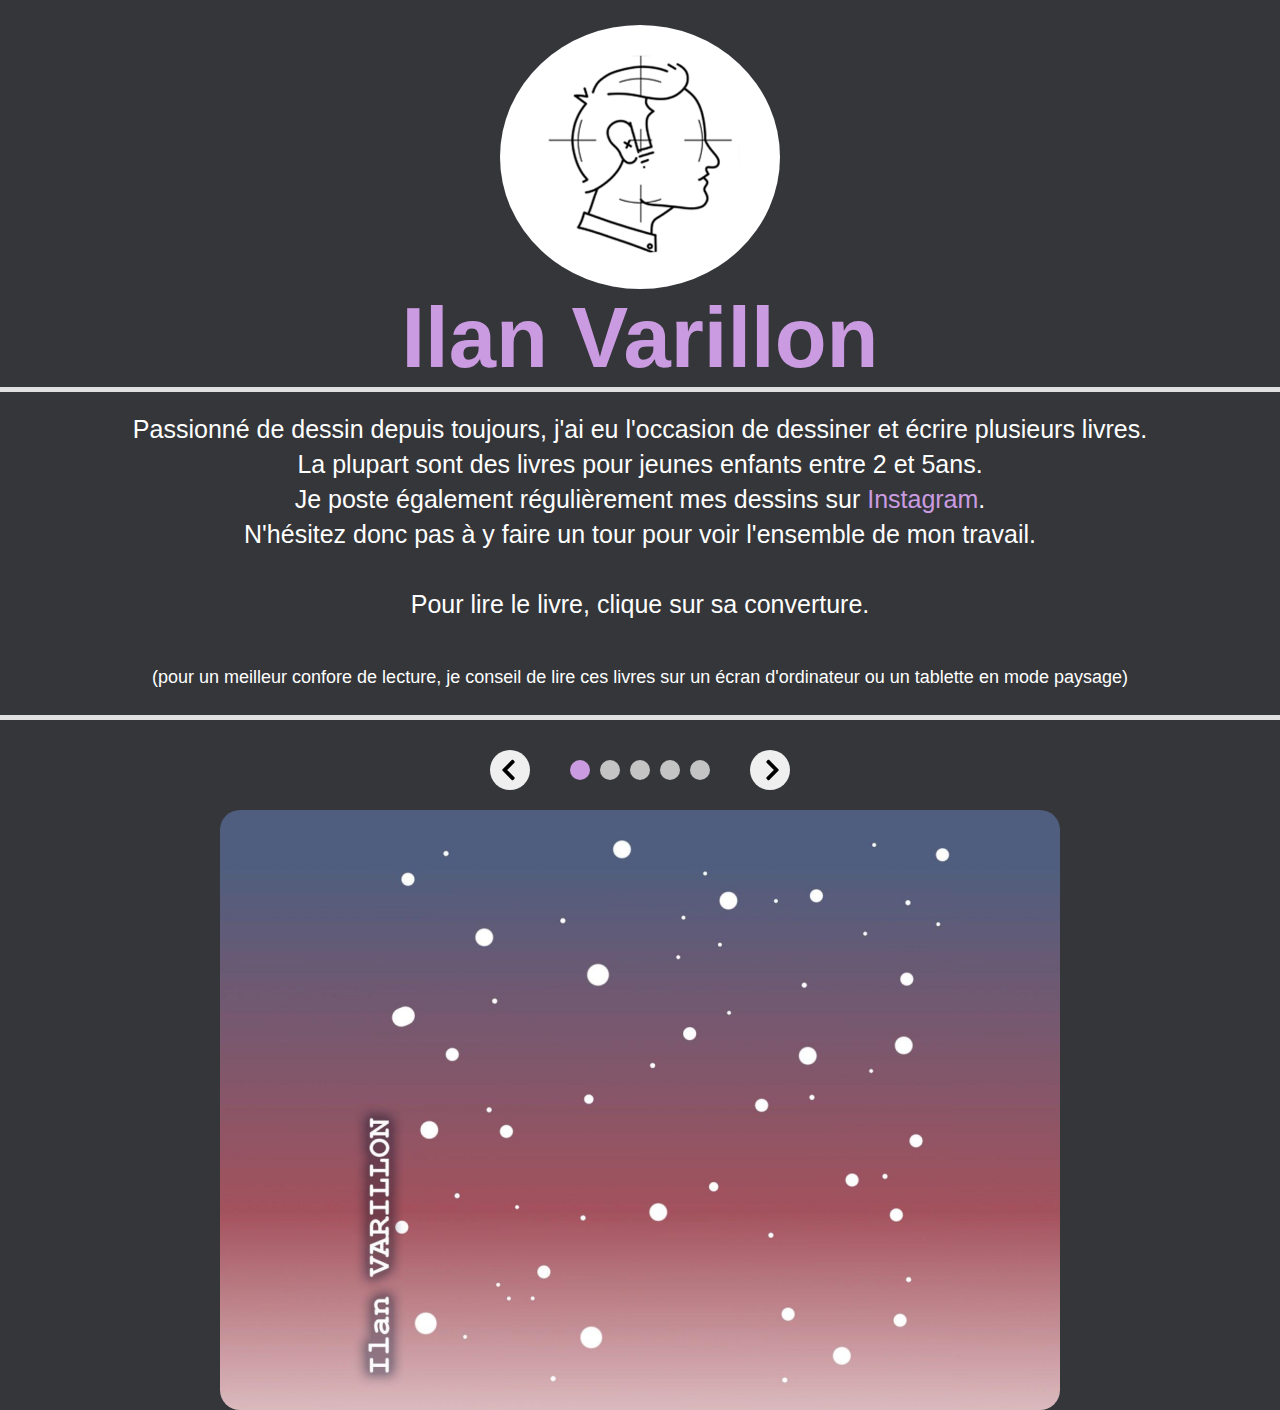
==== index.html @ 13107559 "Update index.html" ====
<!DOCTYPE html>
<html lang="en">
<head>
    <meta charset="UTF-8">
    <meta name="viewport" content="width=device-width, initial-scale=1.0">
    <title>Mes livres</title>
    <link rel="stylesheet" href="style.css">
    <link rel="icon" href="data/icone-insta.png" />
</head>
<body>
    <div class="section instagram">
        <a href="https://www.instagram.com/nalis_workshop/" target="_blank"><img src="data/icone-insta.png" width=75%></a>
    </div>

    <h1>Ilan Varillon</h1>
    
    <div class="presentation">
        Passionné de dessin depuis toujours, j'ai eu l'occasion de dessiner et écrire plusieurs livres.<br>

        La plupart sont des livres pour jeunes enfants entre 2 et 5ans.<br>
    
        Je poste également régulièrement mes dessins sur <a href="https://www.instagram.com/nalis_workshop/" target="_blank">Instagram</a>.<br>
        N'hésitez donc pas à y faire un tour pour voir l'ensemble de mon travail.<br>
        <br>
        Pour lire le livre, clique sur sa converture.<br><br>
        <span style="font-size: 18px;">(pour un meilleur confore de lecture, je conseil de lire ces livres sur un écran d'ordinateur ou un tablette en mode paysage)</span>
    </div>
    <div class="slider">
        <div class="cont-slides">
            <a href="ME/index.html" class="active"><img src="data/Livres/me.png"></a>
            <a href="tout_rond/index.html" class="disable"><img src="data/Livres/tout_rond.png"></a>
            <a href="la_colère/index.html" class="disable"><img src="data/Livres/la_colere.png"></a>
            <a href="chaton/index.html" class="disable"><img src="data/Livres/chaton.png"></a>
            <a href="totor/index.html" class="disable"><img src="data/Livres/totor.png"></a>
        </div>
        <div class="cercles">
            <button class="cercle active-circle"></button>
            <button class="cercle"></button>
            <button class="cercle"></button> 
            <button class="cercle"></button> 
            <button class="cercle"></button> 
        </div>

        <div class="commandes">
            <button class="left">
            <img src="data/left.svg">
            </button>
            <button class="right">
            <img src="data/right.svg">
            </button>
        </div>
    </div>
    
    <script src="app.js"></script>
</body>
</html>
---- style.css ----
*, ::before, :after {
  box-sizing: border-box;
  margin: 0;
  padding: 0;
}

:root{
  --color1: rgb(202, 155, 224);
}

body {
  font-family: Arial, Helvetica, sans-serif;
  background-color: rgb(52, 54, 58);
  min-width: 900px;
}

.instagram {
  text-align: center;
  margin-left: 50%;
  transform: translate(-50%);
  margin-right: auto;
  padding-top: 4px;
  padding-right: 7px;
}

.section {
  width: 280px;
  height: auto;
  padding: 30px 40px 30px 40px;
  overflow: auto;
  min-width: 360;
  border-radius: 50%;
  margin-top: 25px; 
  background-color: white;
}

.section img {
  margin-left: auto;
  margin-right: auto;
  width: 200px;
}

h1 {
  color: var(--color1);
  display: inline-block;
  margin-left: 50%;
  transform: translateX(-50%);
  font-size: 85px;
  position: relative;
}

.presentation {
  margin: 20px 0px;
  margin-top: 0;
  padding: 20px;
  line-height: 35px;
  color: white;
  font-size: 25px;
  text-align: center;
  border-top: #e0e0e0 solid 5px;
  border-bottom: #e0e0e0 solid 5px;
}

.presentation a {
  color: var(--color1);
  text-decoration: none;
}

.slider {
  width: auto;
  height: 600px;
  margin: 60px 50%;
  transform: translate(-50%);
  position: absolute;
}

.slider canvas {
  position: absolute;
  display: block;
}

.cont-slides {
  width: 100%;
  height: 100%;
  position: absolute;
}

.cont-slides img {
  width: auto;
  height: 100%;
  position: absolute;
  border-radius: 20px;
  margin: 10px 50%;
  transform: translate(-50%);
}

.cont-slides a {
  width: 100%;
  height: 100%;
  padding: auto;
  position: absolute;
  opacity: 0;
  transition: opacity 0.2s ease-in-out;
  text-decoration: none;
}

.disable {
  pointer-events: none;
  cursor: default
}

.commandes button {
  position: absolute;
  width: 40px;
  height: 40px;
  border-radius: 50%;
  display: flex;
  justify-content: center;
  align-items: center;
  cursor: pointer;
  border: none;
}

.commandes img {
  width: 15px;
  position: relative;
}

.commandes:hover button {
  background-color: #e0e0e0
}

.commandes button:nth-child(1){
  top: -5%;
  left: 50%;
  transform: translate(-150px, -50%);
}

.commandes button:nth-child(2){
  top: -5%;
  right: 50%;
  transform: translate(150px, -50%);
}

.commandes button:nth-child(1) img {
  left: -2px;
}

.commandes button:nth-child(2) img {
  right: -2px;
}

.cercles {
  position: absolute;
  top: -5%;
  left: 50%;
  transform: translate(-50%, -50%);
  width: 300px;
  height: 40px;
  display: flex;
  justify-content: center;
  align-items: center;
}

.cercle {
  width: 20px;
  height: 50%;
  border-radius: 50%;
  border: none;
  margin: 5px;
  outline: none;
  background:  rgb(196, 196, 196);
}

.active-circle {
  background: var(--color1);
}

.active {
  opacity: 1!important;
}

@media only screen and (max-width: 700px){
  .body {
    min-width: 400px;
  }

  .slider {
    width: 400px;
    height: 275px;
  }

  .commandes button:nth-child(1){
    top: -10%;
    left: 50%;
    transform: translate(-150px,);
  }
  
  .commandes button:nth-child(2){
    right: 50%;
    top: -10%;
    transform: translate(150px,);
  }

  .cercles {
    top: -10%;
    margin-bottom: 30px;
  }

  .presentation {
    font-size: 20px;
    line-height: normal;
  }

  h1 {
    color: var(--color1);
    display: inline-block;
    margin-left: 50%;
    transform: translateX(-50%);
    font-size: 35px;
    position: relative;
  }
}
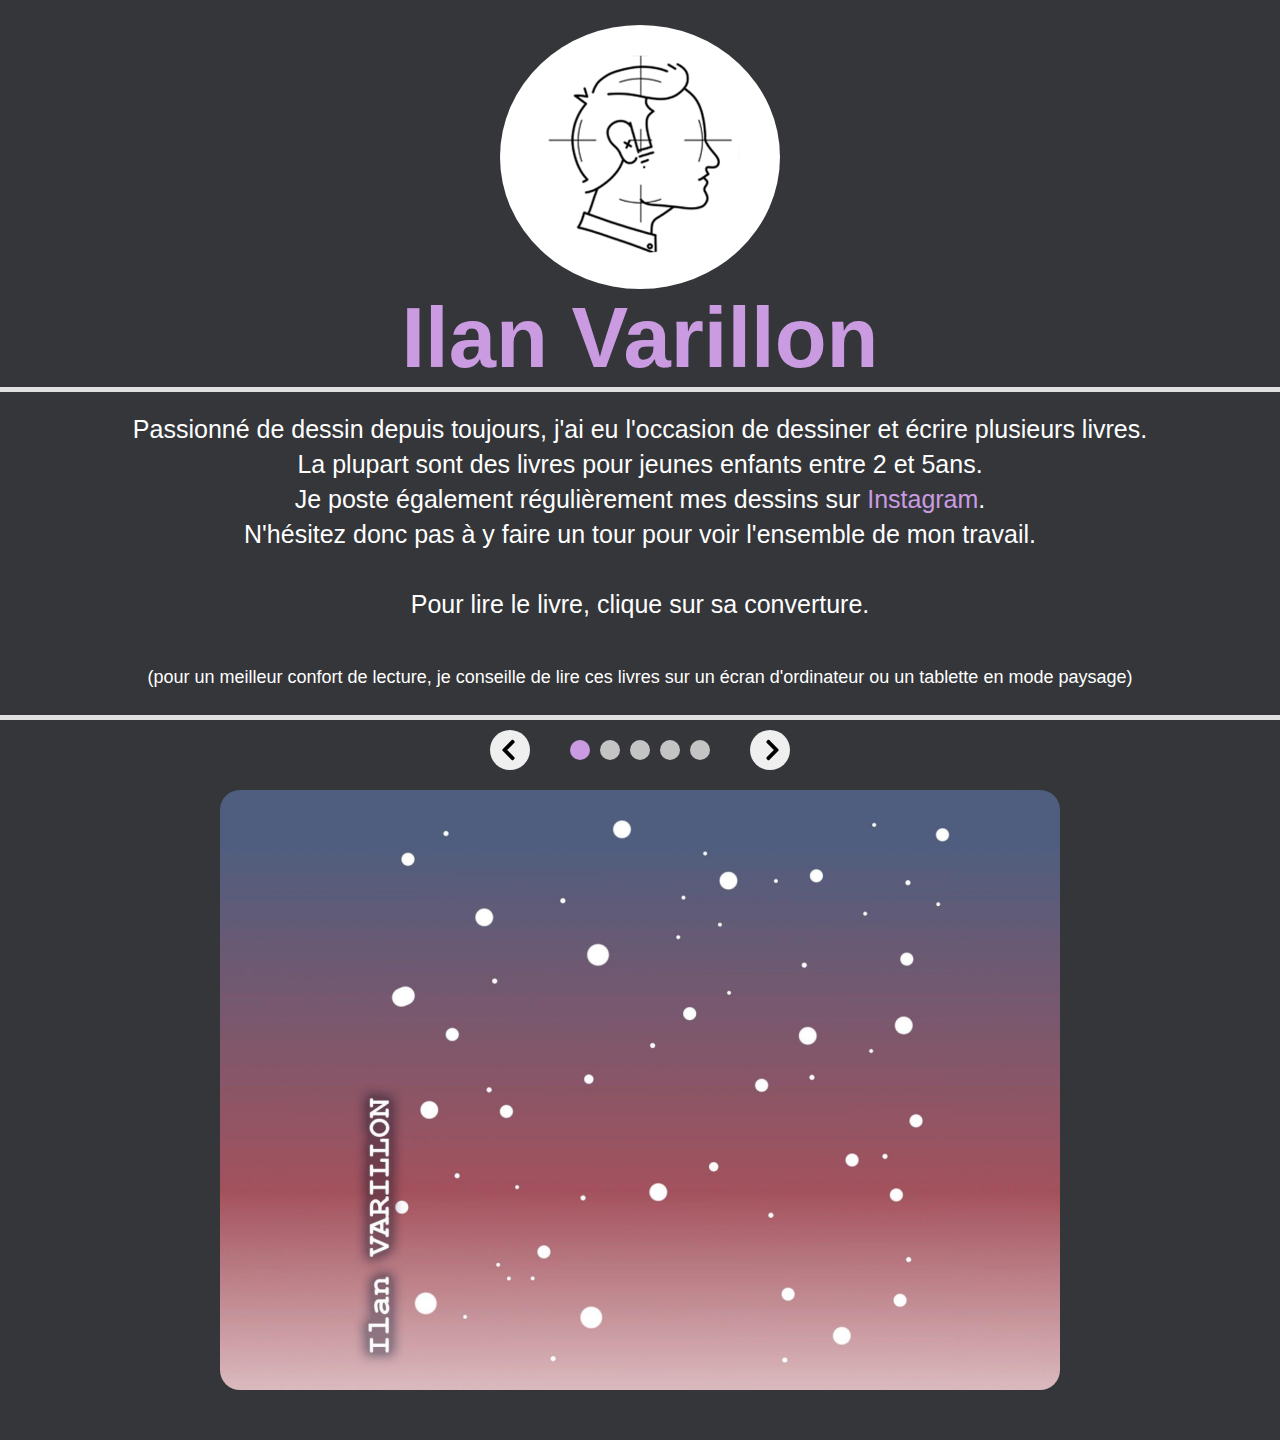
==== commit a9370bba: "Update index.html" ====
--- a/index.html
+++ b/index.html
@@ -23,7 +23,7 @@
         N'hésitez donc pas à y faire un tour pour voir l'ensemble de mon travail.<br>
         <br>
         Pour lire le livre, clique sur sa converture.<br><br>
-        <span style="font-size: 18px;">(pour un meilleur confore de lecture, je conseil de lire ces livres sur un écran d'ordinateur ou un tablette en mode paysage)</span>
+        <span style="font-size: 18px;">(pour un meilleur confort de lecture, je conseille de lire ces livres sur un écran d'ordinateur ou un tablette en mode paysage)</span>
     </div>
     <div class="slider">
         <div class="cont-slides">
--- a/style.css
+++ b/style.css
@@ -71,7 +71,7 @@
   height: 600px;
   margin: 60px 50%;
   transform: translate(-50%);
-  position: absolute;
+  position: relative;
 }
 
 .slider canvas {
@@ -180,16 +180,18 @@
   opacity: 1!important;
 }
 
-@media only screen and (max-width: 700px){
+@media only screen and (max-width: 500px){
   .body {
     min-width: 400px;
   }
 
   .slider {
-    width: 400px;
-    height: 275px;
-  }
-
+    transform: translateY(50px);
+  }
+
+  .cercles {
+    margin-bottom: 0px;
+  }
   .commandes button:nth-child(1){
     top: -10%;
     left: 50%;
@@ -220,4 +222,4 @@
     font-size: 35px;
     position: relative;
   }
-}+}
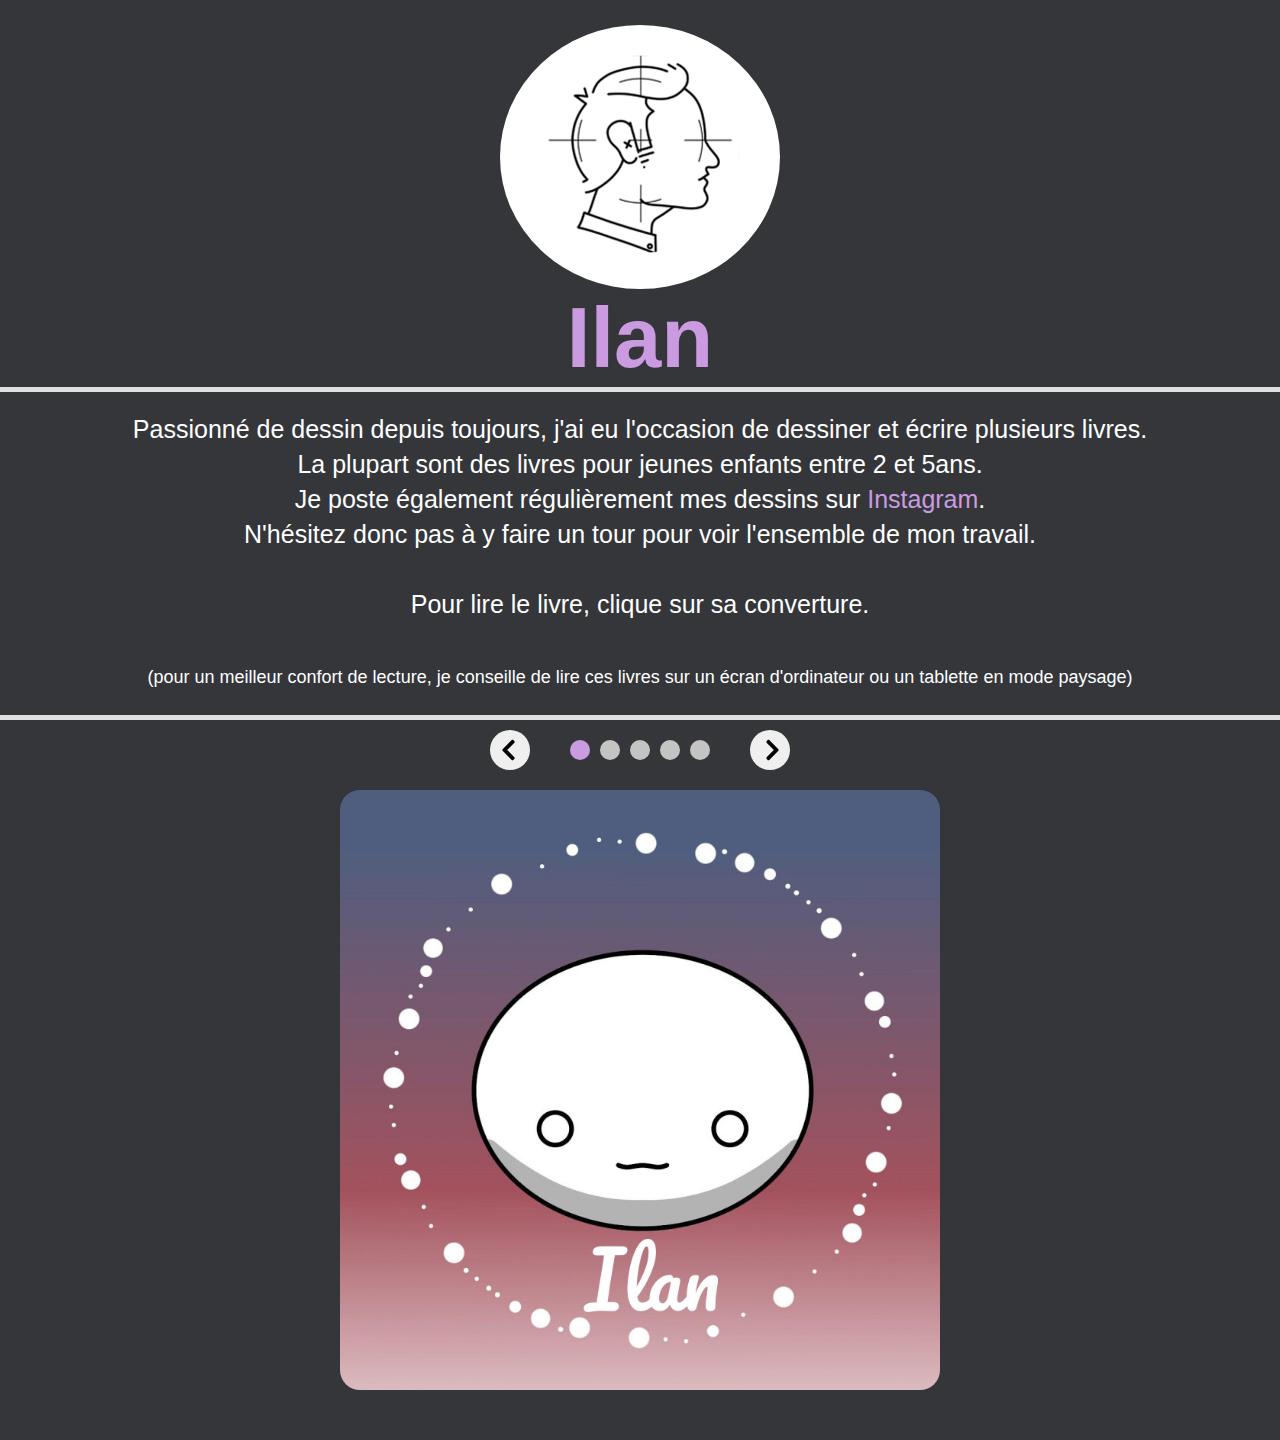
==== commit 592b9ad6: "Update index.html" ====
--- a/index.html
+++ b/index.html
@@ -12,7 +12,7 @@
         <a href="https://www.instagram.com/nalis_workshop/" target="_blank"><img src="data/icone-insta.png" width=75%></a>
     </div>
 
-    <h1>Ilan Varillon</h1>
+    <h1>Ilan</h1>
     
     <div class="presentation">
         Passionné de dessin depuis toujours, j'ai eu l'occasion de dessiner et écrire plusieurs livres.<br>
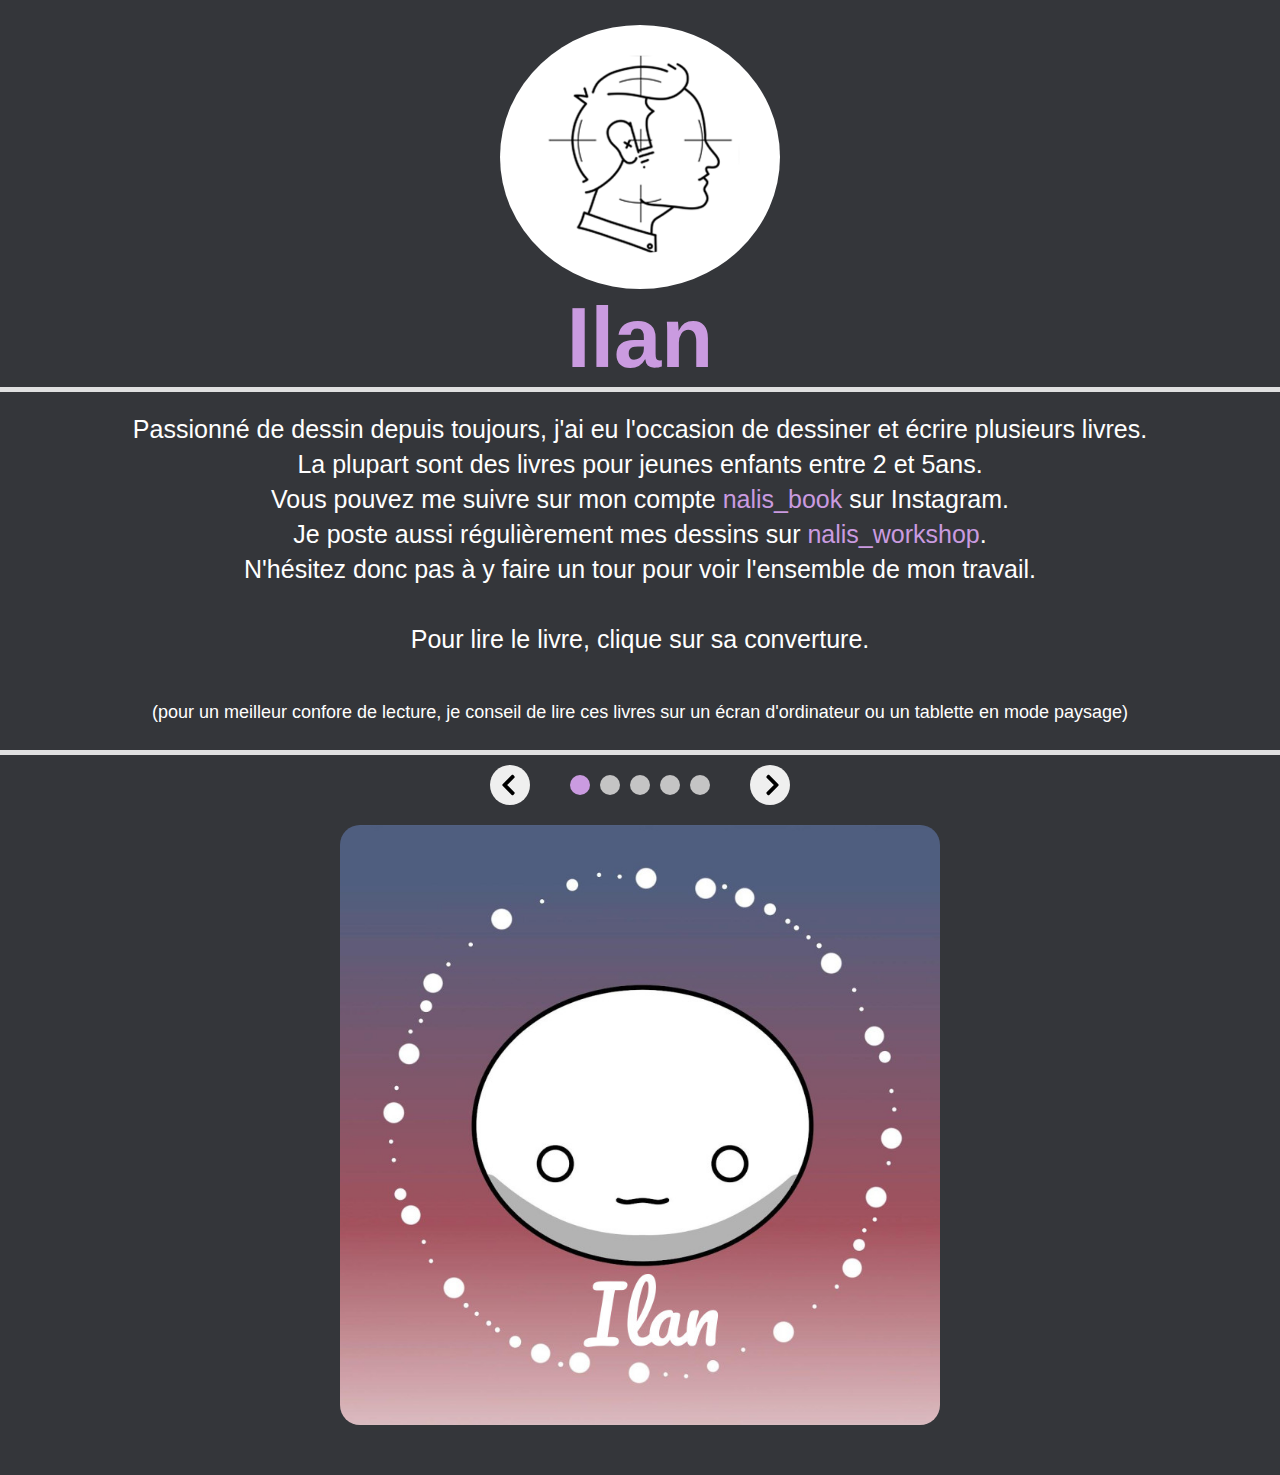
==== commit c5118e04: "Update index.html" ====
--- a/index.html
+++ b/index.html
@@ -19,19 +19,21 @@
 
         La plupart sont des livres pour jeunes enfants entre 2 et 5ans.<br>
     
-        Je poste également régulièrement mes dessins sur <a href="https://www.instagram.com/nalis_workshop/" target="_blank">Instagram</a>.<br>
+        Vous pouvez me suivre sur mon compte <a href="https://www.instagram.com/nalis_workshop/" target="_blank">nalis_book</a> sur Instagram.<br>
+        Je poste aussi régulièrement mes dessins sur <a href="https://www.instagram.com/nalis_workshop/" target="_blank">nalis_workshop</a>.<br>
         N'hésitez donc pas à y faire un tour pour voir l'ensemble de mon travail.<br>
         <br>
         Pour lire le livre, clique sur sa converture.<br><br>
-        <span style="font-size: 18px;">(pour un meilleur confort de lecture, je conseille de lire ces livres sur un écran d'ordinateur ou un tablette en mode paysage)</span>
+        <span style="font-size: 18px;">(pour un meilleur confore de lecture, je conseil de lire ces livres sur un écran d'ordinateur ou un tablette en mode paysage)</span>
     </div>
+    
     <div class="slider">
         <div class="cont-slides">
-            <a href="ME/index.html" class="active"><img src="data/Livres/me.png"></a>
-            <a href="tout_rond/index.html" class="disable"><img src="data/Livres/tout_rond.png"></a>
-            <a href="la_colère/index.html" class="disable"><img src="data/Livres/la_colere.png"></a>
-            <a href="chaton/index.html" class="disable"><img src="data/Livres/chaton.png"></a>
-            <a href="totor/index.html" class="disable"><img src="data/Livres/totor.png"></a>
+            <a href="ME/index.html" class="active"><img src="ME/data/pages/1.jpg"></a>
+            <a href="tout_rond/index.html" class="disable"><img src="tout_rond/data/pages/1.jpg"></a>
+            <a href="la_colère/index.html" class="disable"><img src="la_colère/data/pages/1.jpg"></a>
+            <a href="chaton/index.html" class="disable"><img src="chaton/data/pages/1.jpg"></a>
+            <a href="totor/index.html" class="disable"><img src="totor/data/pages/1.jpg"></a>
         </div>
         <div class="cercles">
             <button class="cercle active-circle"></button>
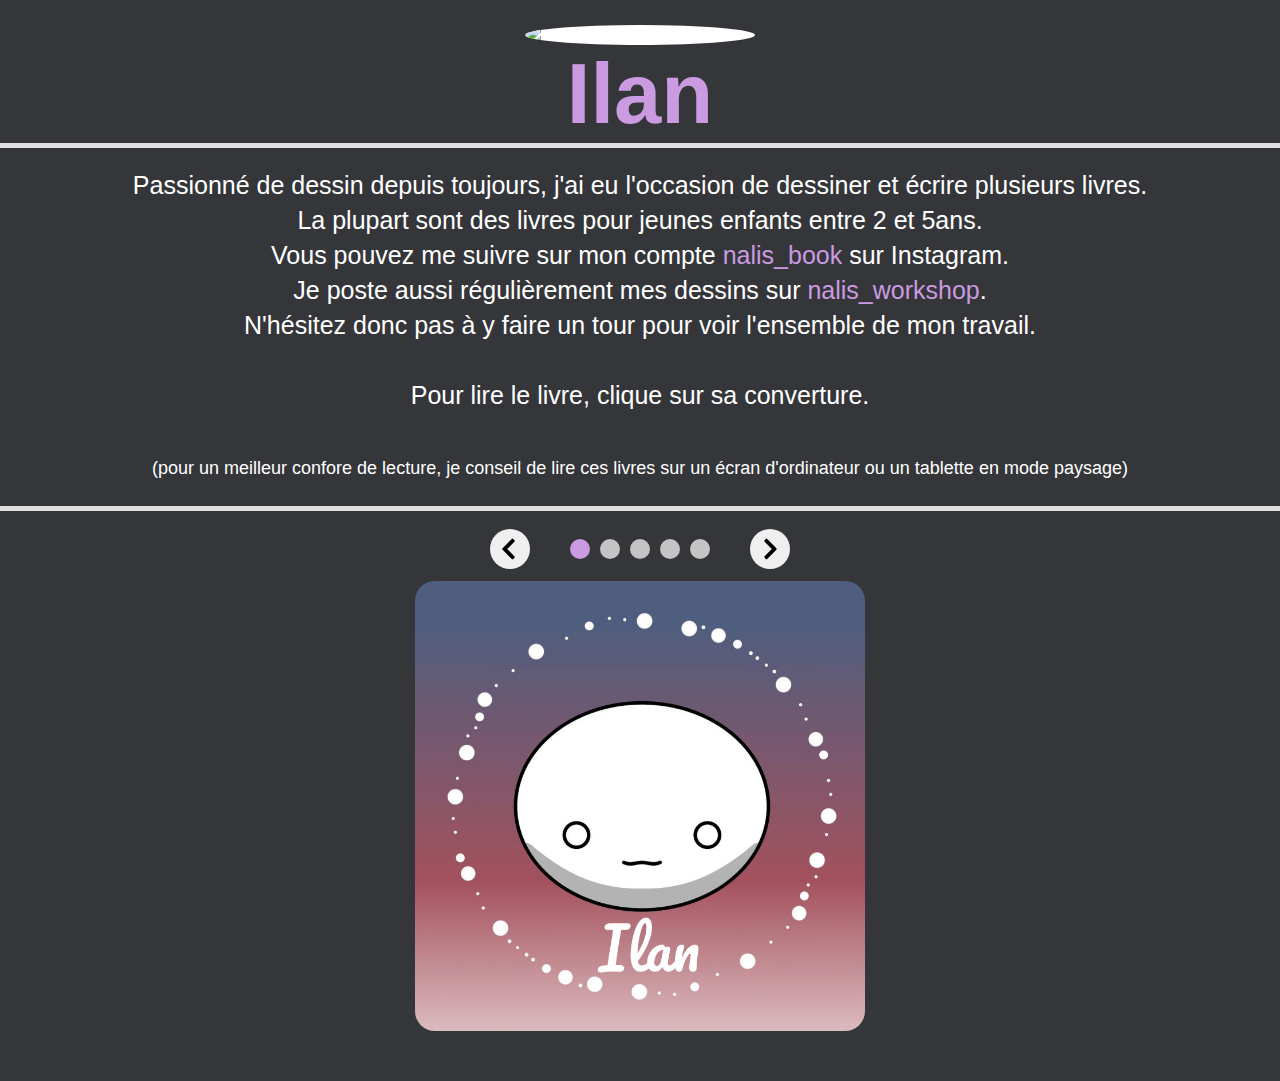
==== commit cc72a59f: "Add files via upload" ====
--- a/index.html
+++ b/index.html
@@ -8,8 +8,8 @@
     <link rel="icon" href="data/icone-insta.png" />
 </head>
 <body>
-    <div class="section instagram">
-        <a href="https://www.instagram.com/nalis_workshop/" target="_blank"><img src="data/icone-insta.png" width=75%></a>
+    <div class="section">
+        <a href="https://www.instagram.com/nalis_workshop/" target="_blank"><img src="data/logo.png"></a>
     </div>
 
     <h1>Ilan</h1>
@@ -55,4 +55,4 @@
     
     <script src="app.js"></script>
 </body>
-</html>
+</html>--- a/style.css
+++ b/style.css
@@ -11,33 +11,27 @@
 body {
   font-family: Arial, Helvetica, sans-serif;
   background-color: rgb(52, 54, 58);
-  min-width: 900px;
-}
-
-.instagram {
-  text-align: center;
-  margin-left: 50%;
-  transform: translate(-50%);
-  margin-right: auto;
-  padding-top: 4px;
-  padding-right: 7px;
-}
+  width: 100%;
+}
+
 
 .section {
-  width: 280px;
+  width: 230px;
   height: auto;
-  padding: 30px 40px 30px 40px;
+  padding: auto;
   overflow: auto;
   min-width: 360;
   border-radius: 50%;
   margin-top: 25px; 
   background-color: white;
+  margin-left: 50%;
+  transform: translate(-50%);
 }
 
 .section img {
   margin-left: auto;
   margin-right: auto;
-  width: 200px;
+  width: 230px;
 }
 
 h1 {
@@ -68,7 +62,7 @@
 
 .slider {
   width: auto;
-  height: 600px;
+  height: 450px;
   margin: 60px 50%;
   transform: translate(-50%);
   position: relative;
@@ -145,7 +139,7 @@
 .commandes button:nth-child(1) img {
   left: -2px;
 }
-
+z
 .commandes button:nth-child(2) img {
   right: -2px;
 }
@@ -180,33 +174,50 @@
   opacity: 1!important;
 }
 
-@media only screen and (max-width: 500px){
-  .body {
-    min-width: 400px;
-  }
-
-  .slider {
-    transform: translateY(50px);
+@media only screen and (max-width: 600px){
+  .section {
+    width: 150px;
+    margin-top: 10px;
+  }
+  
+  .section img {
+    width: 150px;
+  }
+  
+  .slider { 
+    height: 200px;
   }
 
   .cercles {
     margin-bottom: 0px;
   }
+
+  .commandes button {
+    width: 30px;
+    height: 30px;
+  }
+
   .commandes button:nth-child(1){
     top: -10%;
     left: 50%;
-    transform: translate(-150px,);
+    transform: translate(-100px, -50%);
   }
   
   .commandes button:nth-child(2){
     right: 50%;
     top: -10%;
-    transform: translate(150px,);
+    transform: translate(100px, -50%);
   }
 
   .cercles {
     top: -10%;
     margin-bottom: 30px;
+    width: 200px;
+  }
+
+  .cercle {
+    width: 10px;
+    height: 10px;
   }
 
   .presentation {
@@ -222,4 +233,4 @@
     font-size: 35px;
     position: relative;
   }
-}
+}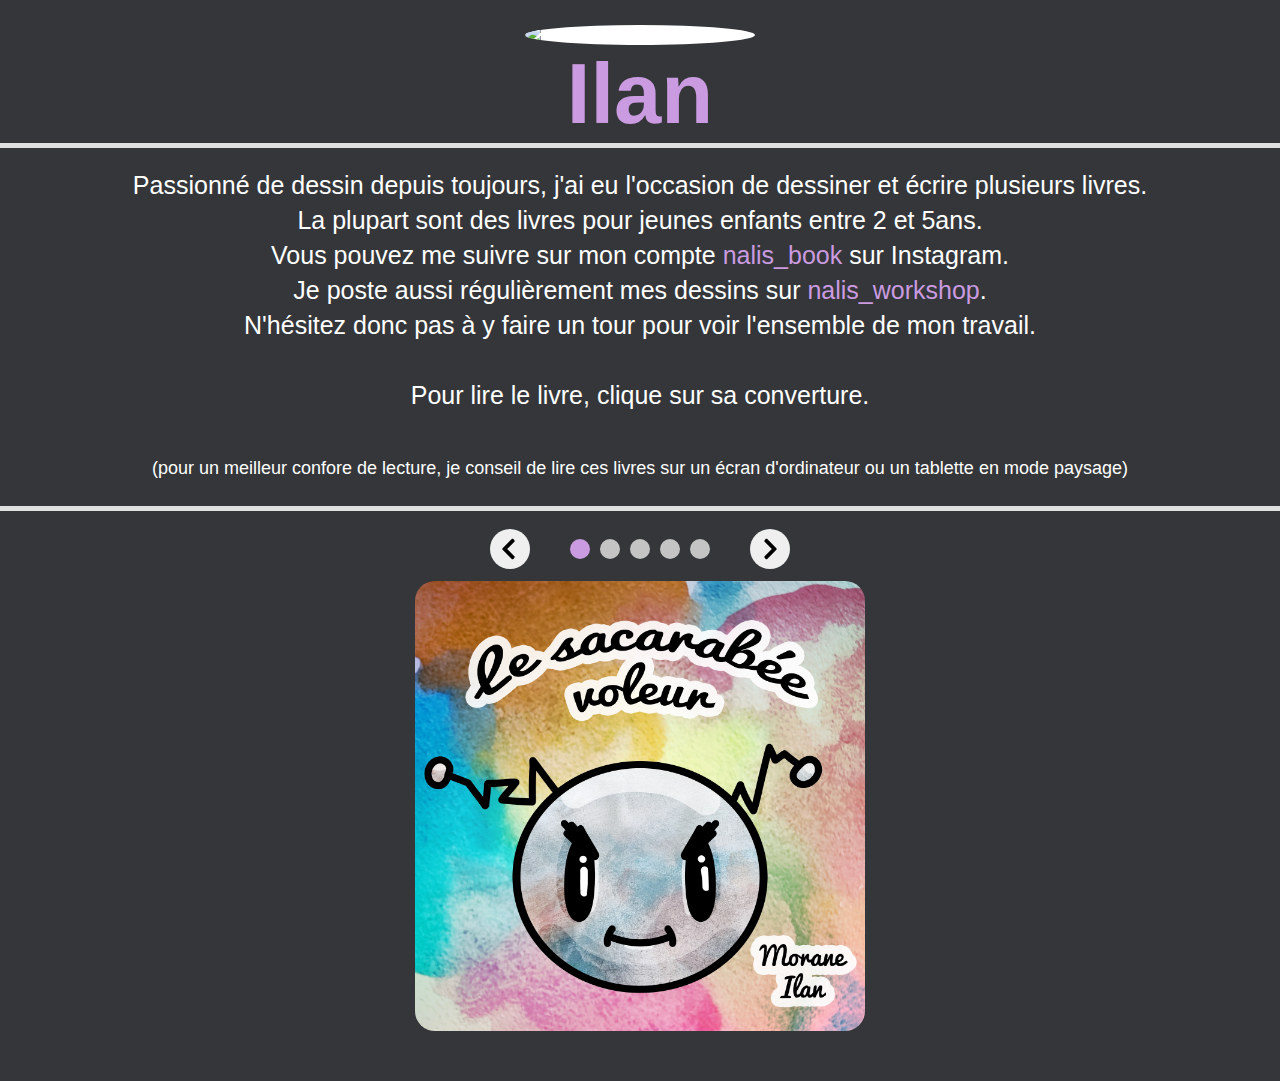
==== commit 331e9d01: "Update index.html" ====
--- a/index.html
+++ b/index.html
@@ -29,7 +29,8 @@
     
     <div class="slider">
         <div class="cont-slides">
-            <a href="ME/index.html" class="active"><img src="ME/data/pages/1.jpg"></a>
+            <a href="scarabee/index.html" class="active"><img src="scarabee/data/pages/1.jpg"></a>
+            <a href="ME/index.html" class="disable"><img src="ME/data/pages/1.jpg"></a>
             <a href="tout_rond/index.html" class="disable"><img src="tout_rond/data/pages/1.jpg"></a>
             <a href="la_colère/index.html" class="disable"><img src="la_colère/data/pages/1.jpg"></a>
             <a href="chaton/index.html" class="disable"><img src="chaton/data/pages/1.jpg"></a>
@@ -55,4 +56,4 @@
     
     <script src="app.js"></script>
 </body>
-</html>+</html>
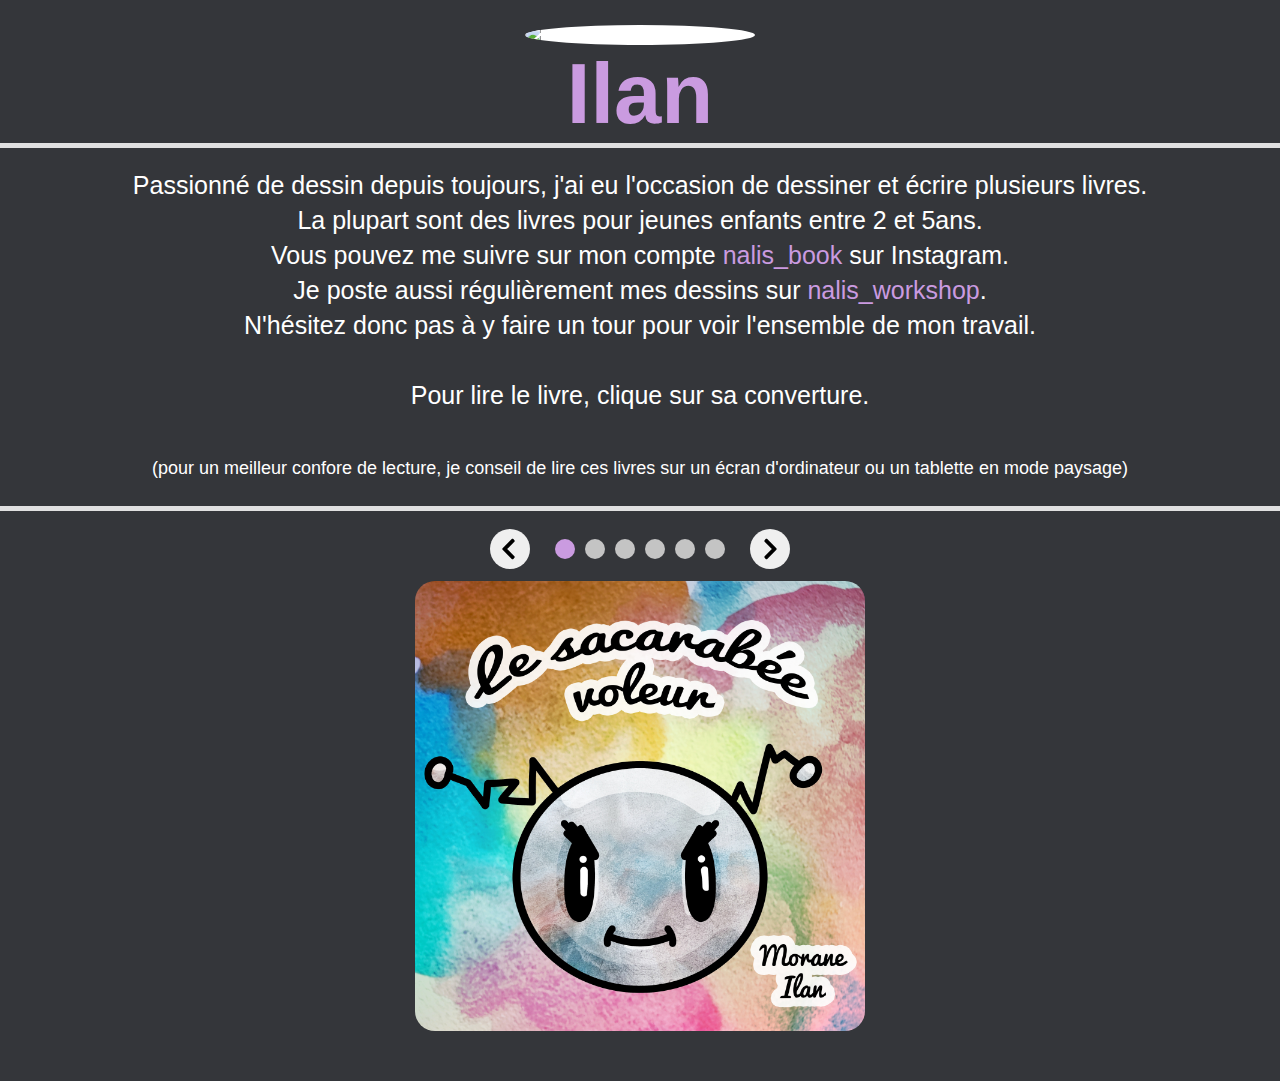
==== commit 4c4f44d8: "Update index.html" ====
--- a/index.html
+++ b/index.html
@@ -42,6 +42,7 @@
             <button class="cercle"></button> 
             <button class="cercle"></button> 
             <button class="cercle"></button> 
+            <button class="cercle"></button> 
         </div>
 
         <div class="commandes">
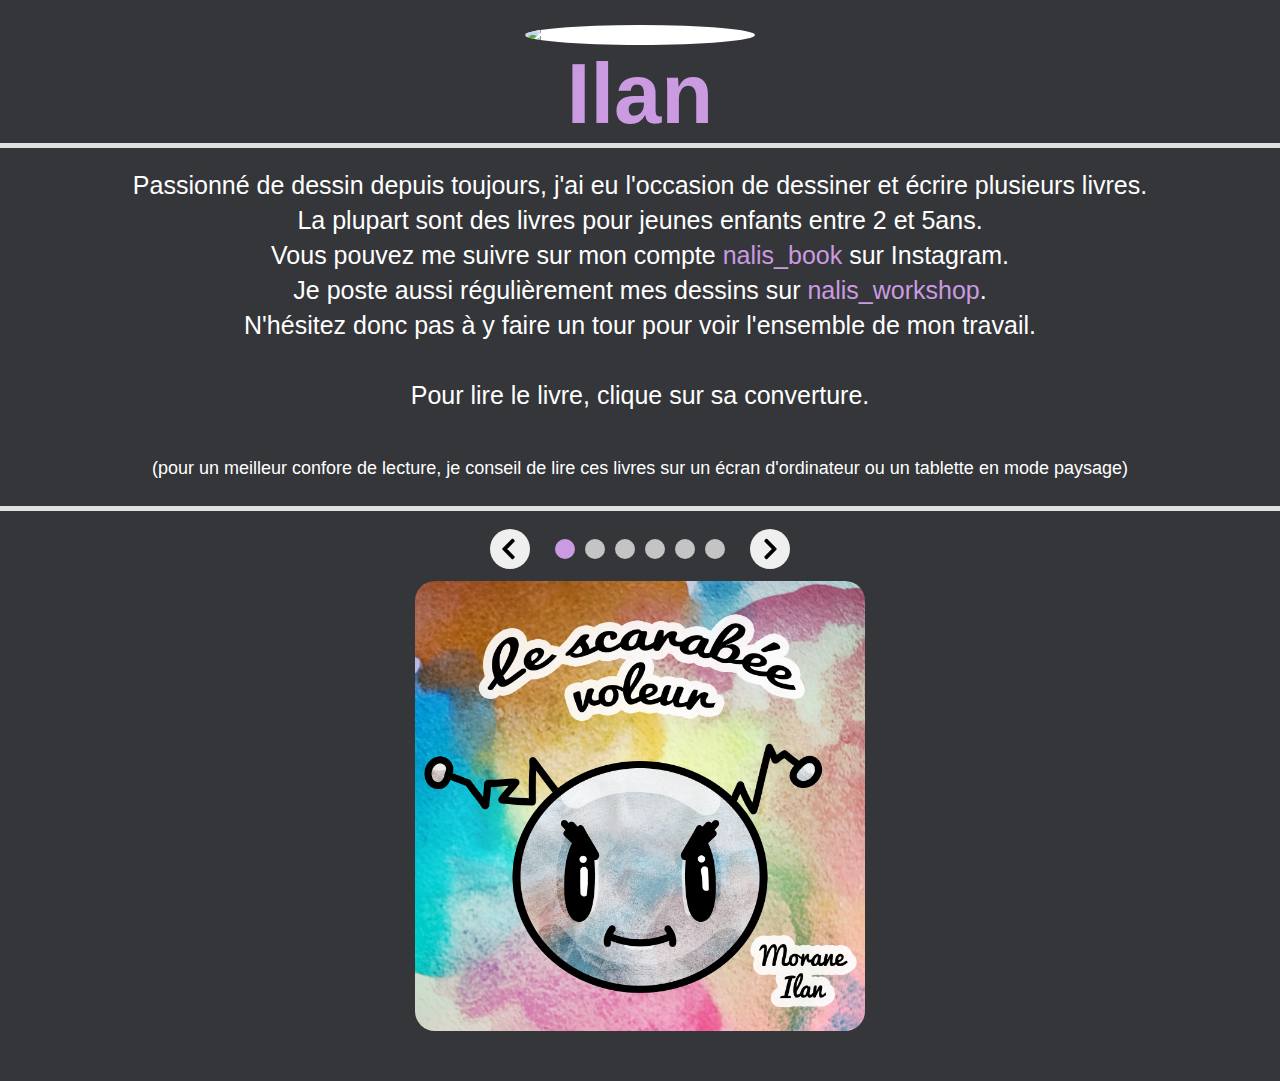
==== commit 70a9959b: "Add files via upload" ====
--- a/index.html
+++ b/index.html
@@ -29,12 +29,12 @@
     
     <div class="slider">
         <div class="cont-slides">
-            <a href="scarabee/index.html" class="active"><img src="scarabee/data/pages/1.jpg"></a>
-            <a href="ME/index.html" class="disable"><img src="ME/data/pages/1.jpg"></a>
-            <a href="tout_rond/index.html" class="disable"><img src="tout_rond/data/pages/1.jpg"></a>
-            <a href="la_colère/index.html" class="disable"><img src="la_colère/data/pages/1.jpg"></a>
-            <a href="chaton/index.html" class="disable"><img src="chaton/data/pages/1.jpg"></a>
-            <a href="totor/index.html" class="disable"><img src="totor/data/pages/1.jpg"></a>
+            <a href="data/livres/Scarabee_voleur.pdf" target="_blank" class="active"><img src="scarabee/data/pages/1.jpg"></a>
+            <a href="data/livres/ME.pdf" target="_blank" class="disable"><img src="ME/data/pages/1.jpg"></a>
+            <a href="data/livres/Tout_Rond.pdf" target="_blank" class="disable"><img src="tout_rond/data/pages/1.jpg"></a>
+            <a href="data/livres/La colère.pdf" target="_blank" class="disable"><img src="la_colère/data/pages/1.jpg"></a>
+            <a href="chaton/index.html" target="_blank" class="disable"><img src="chaton/data/pages/1.jpg"></a>
+            <a href="totor/index.html" target="_blank" class="disable"><img src="totor/data/pages/1.jpg"></a>
         </div>
         <div class="cercles">
             <button class="cercle active-circle"></button>
@@ -57,4 +57,4 @@
     
     <script src="app.js"></script>
 </body>
-</html>
+</html>